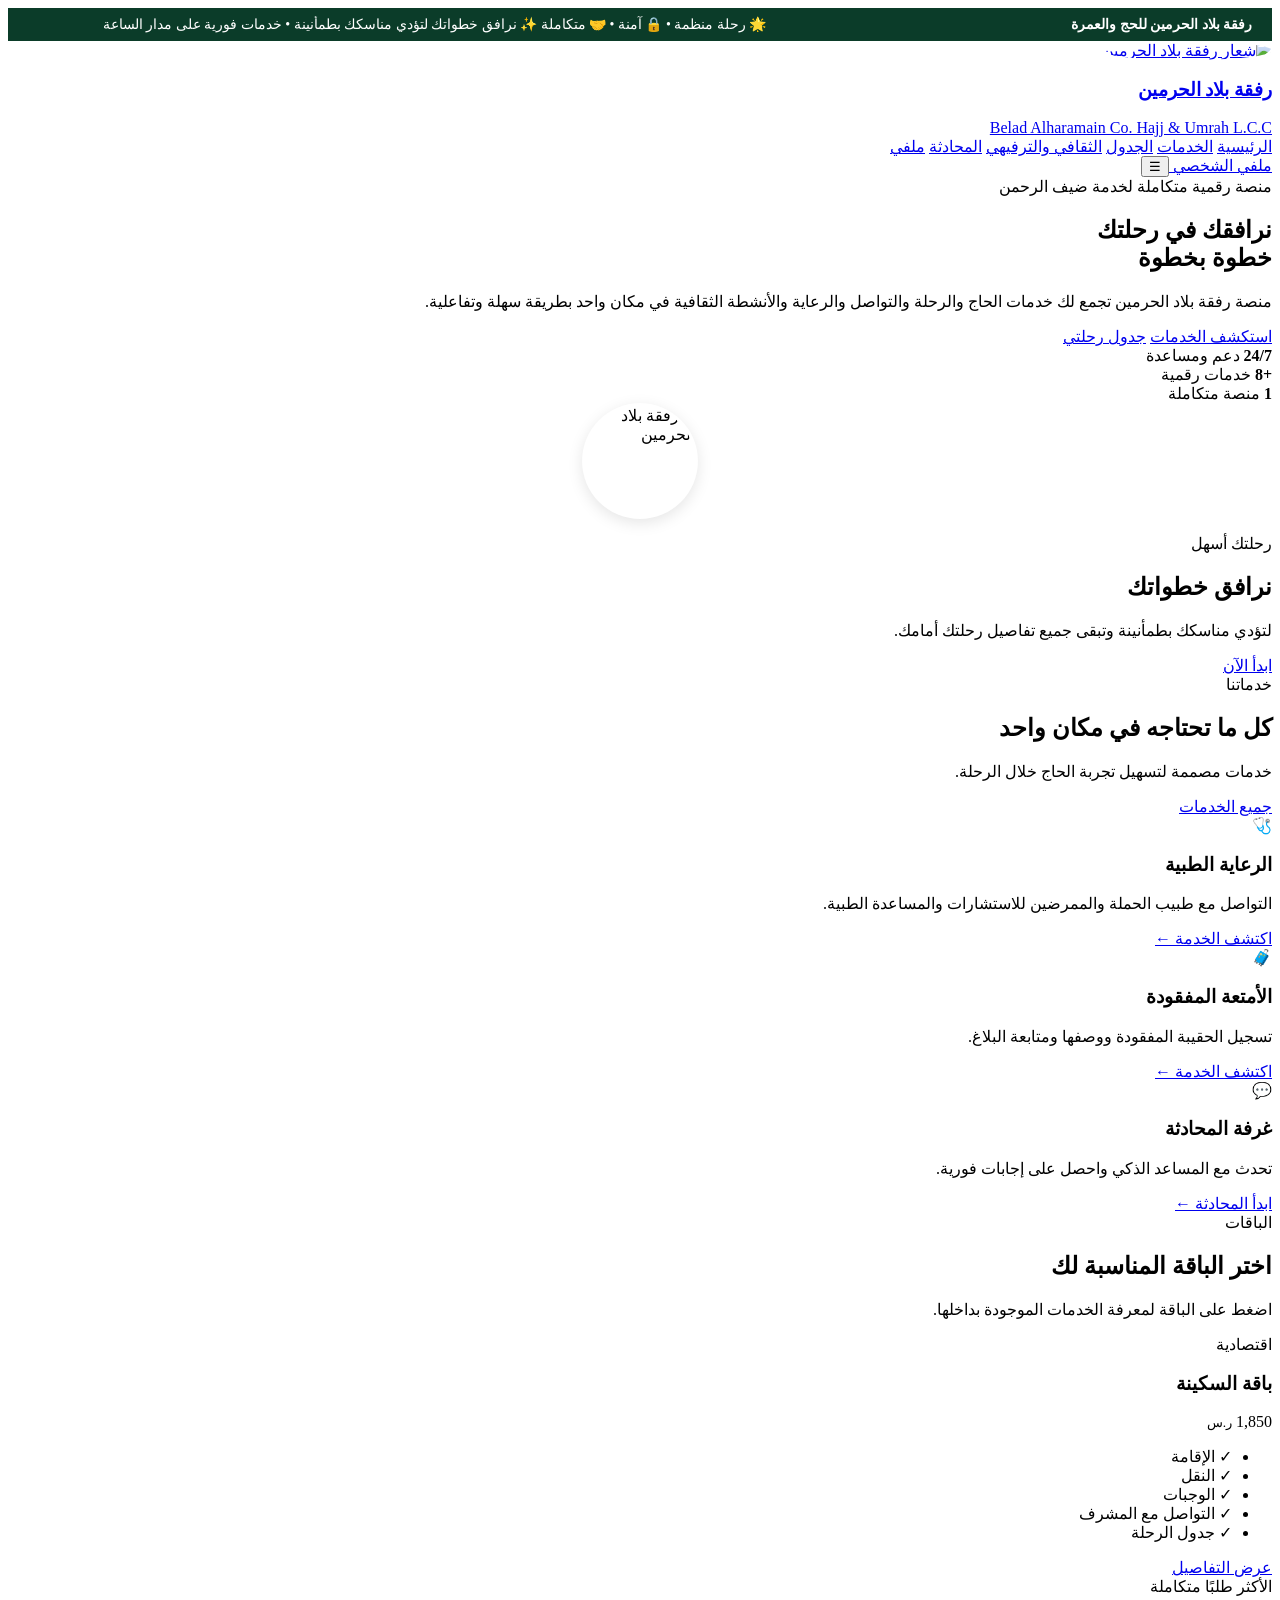
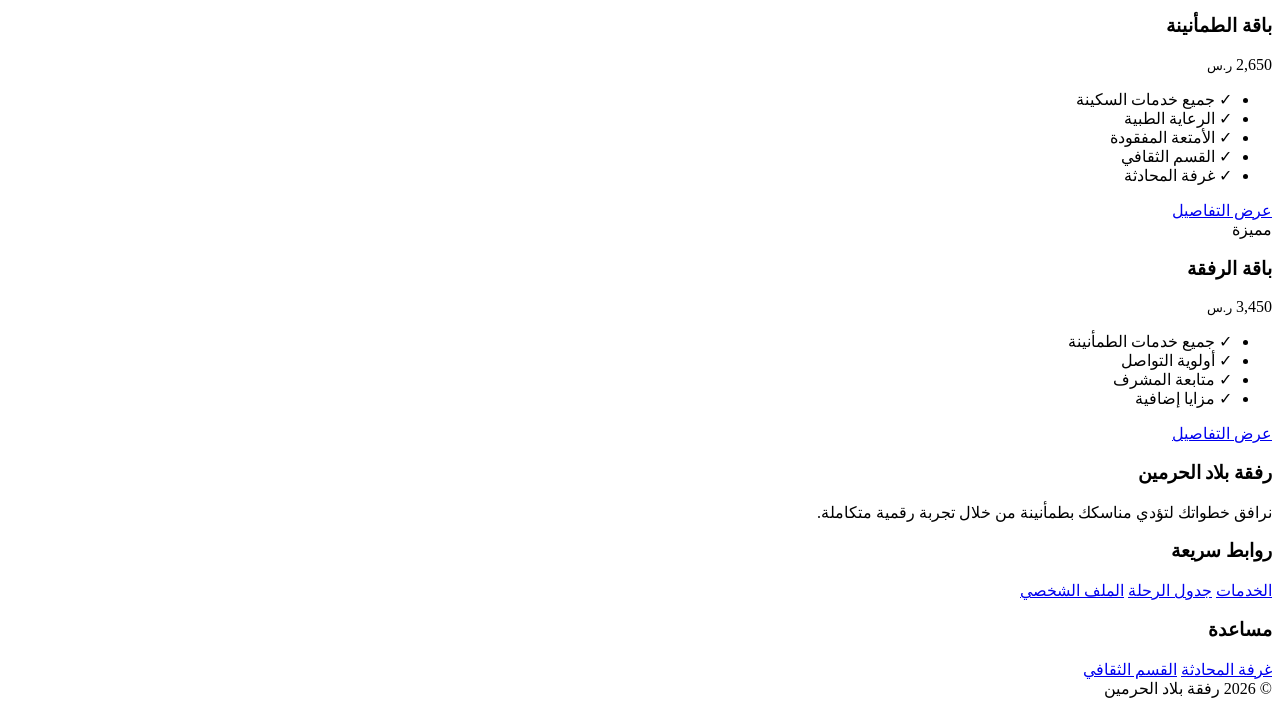
==== index.html @ a8fb135e "Add files via upload" ====
<!DOCTYPE html>
<html lang="ar" dir="rtl">

<head>
    <meta charset="UTF-8">
    <meta name="viewport" content="width=device-width, initial-scale=1.0">
    <title>رفقة بلاد الحرمين</title>
    <link rel="stylesheet" href="css/style.css">
    <style>
        /* حل دائرية الشعار */
        .logo-area img {
            width: 45px;
            height: 45px;
            object-fit: contain;
            border-radius: 50%;
            background-color: #fff;
        }

        .hero-circle img {
            width: 100%;
            height: 100%;
            object-fit: contain;
            border-radius: 50%;
            background-color: #fff;
        }

        .hero-circle {
            width: 110px;
            height: 110px;
            background-color: #fff;
            border-radius: 50%;
            display: flex;
            align-items: center;
            justify-content: center;
            margin: 0 auto 15px auto;
            box-shadow: 0 4px 15px rgba(0, 0, 0, 0.1);
            overflow: hidden;
            border: 3px solid rgba(255, 255, 255, 0.9);
        }

        /* تنسيق الشريط العلوي المتحرك */
        .top-bar {
            overflow: hidden;
            white-space: nowrap;
            background-color: #0b3c29; /* لون خلفية أنيق للشريط */
            color: #fff;
            padding: 8px 0;
            font-size: 14px;
            display: flex;
            justify-content: space-between;
            align-items: center;
        }

        .top-bar div:first-child {
            padding-right: 20px;
            font-weight: bold;
        }

        .marquee-container {
            overflow: hidden;
            width: 60%;
            display: inline-block;
            vertical-align: middle;
        }

        .marquee-text {
            display: inline-block;
            white-space: nowrap;
            animation: marquee 18s linear infinite;
        }

        @keyframes marquee {
            0% {
                transform: translateX(100%);
            }
            100% {
                transform: translateX(-100%);
            }
        }
    </style>
</head>

<body>

<!-- الشريط العلوي المتحرك -->
<div class="top-bar">
    <div>
        رفقة بلاد الحرمين للحج والعمرة
    </div>

    <div class="marquee-container">
        <span class="marquee-text">
            🌟 رحلة منظمة  •  🔒 آمنة  •  🤝 متكاملة  ✨ نرافق خطواتك لتؤدي مناسكك بطمأنينة  •  خدمات فورية على مدار الساعة
        </span>
    </div>
</div>

<!-- NAVBAR -->
<header class="navbar">
    <div class="nav-container">
        <a href="index.html" class="logo-area">
            <img src="images/logo.png" alt="شعار رفقة بلاد الحرمين">
            <div>
                <h3>رفقة بلاد الحرمين</h3>
                <span>Belad Alharamain Co. Hajj & Umrah L.C.C</span>
            </div>
        </a>

        <nav class="nav-links">
            <a href="index.html" class="active">الرئيسية</a>
            <a href="services.html">الخدمات</a>
            <a href="schedule.html">الجدول</a>
            <a href="cultural.html">الثقافي والترفيهي</a>
            <a href="chat.html">المحادثة</a>
            <a href="account.html">ملفي</a>
        </nav>

        <a href="account.html" class="profile-button">
            ملفي الشخصي
        </a>
        <button class="menu-button">☰</button>
    </div>
</header>

<!-- HERO -->
<section class="hero">
    <div class="hero-content">
        <span class="hero-badge">
            منصة رقمية متكاملة لخدمة ضيف الرحمن
        </span>
        <h1>
            نرافقك في رحلتك
            <br>
            <span>خطوة بخطوة</span>
        </h1>
        <p>
            منصة رفقة بلاد الحرمين تجمع لك خدمات الحاج والرحلة والتواصل والرعاية والأنشطة الثقافية في مكان واحد بطريقة سهلة وتفاعلية.
        </p>

        <div class="hero-buttons">
            <a href="services.html" class="main-button">استكشف الخدمات</a>
            <a href="schedule.html" class="secondary-button">جدول رحلتي</a>
        </div>

        <div class="statistics">
            <div class="stat-box">
                <strong>24/7</strong>
                <span>دعم ومساعدة</span>
            </div>
            <div class="stat-box">
                <strong>+8</strong>
                <span>خدمات رقمية</span>
            </div>
            <div class="stat-box">
                <strong>1</strong>
                <span>منصة متكاملة</span>
            </div>
        </div>
    </div>

    <div class="hero-card">
        <div class="hero-circle">
            <img src="images/logo.png" alt="رفقة بلاد الحرمين">
        </div>
        <span class="small-badge">
            رحلتك أسهل
        </span>
        <h2>
            نرافق خطواتك
        </h2>
        <p>
            لتؤدي مناسكك بطمأنينة وتبقى جميع تفاصيل رحلتك أمامك.
        </p>
        <a href="services.html" class="green-button">
            ابدأ الآن
        </a>
    </div>
</section>

<!-- الخدمات -->
<section class="section">
    <div class="section-title">
        <div>
            <span>خدماتنا</span>
            <h2>كل ما تحتاجه في مكان واحد</h2>
            <p>خدمات مصممة لتسهيل تجربة الحاج خلال الرحلة.</p>
        </div>
        <a href="services.html" class="light-button">جميع الخدمات</a>
    </div>

    <div class="services-grid">
        <div class="service-card">
            <div class="service-icon">🩺</div>
            <h3>الرعاية الطبية</h3>
            <p>التواصل مع طبيب الحملة والممرضين للاستشارات والمساعدة الطبية.</p>
            <a href="services.html">اكتشف الخدمة ←</a>
        </div>

        <div class="service-card">
            <div class="service-icon">🧳</div>
            <h3>الأمتعة المفقودة</h3>
            <p>تسجيل الحقيبة المفقودة ووصفها ومتابعة البلاغ.</p>
            <a href="services.html">اكتشف الخدمة ←</a>
        </div>

        <div class="service-card">
            <div class="service-icon">💬</div>
            <h3>غرفة المحادثة</h3>
            <p>تحدث مع المساعد الذكي واحصل على إجابات فورية.</p>
            <a href="chat.html">ابدأ المحادثة ←</a>
        </div>
    </div>
</section>

<!-- الباقات -->
<section class="section packages-section">
    <div class="section-title">
        <div>
            <span>الباقات</span>
            <h2>اختر الباقة المناسبة لك</h2>
            <p>اضغط على الباقة لمعرفة الخدمات الموجودة بداخلها.</p>
        </div>
    </div>

    <div class="packages-grid">
        <!-- باقة 1 -->
        <div class="package-card">
            <span class="package-tag">اقتصادية</span>
            <h3>باقة السكينة</h3>
            <div class="package-price">1,850 <small>ر.س</small></div>
            <ul>
                <li>✓ الإقامة</li>
                <li>✓ النقل</li>
                <li>✓ الوجبات</li>
                <li>✓ التواصل مع المشرف</li>
                <li>✓ جدول الرحلة</li>
            </ul>
            <a href="services.html#packages" class="package-button">عرض التفاصيل</a>
        </div>

        <!-- باقة 2 -->
        <div class="package-card featured-package">
            <span class="featured-label">الأكثر طلبًا</span>
            <span class="package-tag">متكاملة</span>
            <h3>باقة الطمأنينة</h3>
            <div class="package-price">2,650 <small>ر.س</small></div>
            <ul>
                <li>✓ جميع خدمات السكينة</li>
                <li>✓ الرعاية الطبية</li>
                <li>✓ الأمتعة المفقودة</li>
                <li>✓ القسم الثقافي</li>
                <li>✓ غرفة المحادثة</li>
            </ul>
            <a href="services.html#packages" class="package-button main-package-button">عرض التفاصيل</a>
        </div>

        <!-- باقة 3 -->
        <div class="package-card">
            <span class="package-tag">مميزة</span>
            <h3>باقة الرفقة</h3>
            <div class="package-price">3,450 <small>ر.س</small></div>
            <ul>
                <li>✓ جميع خدمات الطمأنينة</li>
                <li>✓ أولوية التواصل</li>
                <li>✓ متابعة المشرف</li>
                <li>✓ مزايا إضافية</li>
            </ul>
            <a href="services.html#packages" class="package-button">عرض التفاصيل</a>
        </div>
    </div>
</section>

<!-- FOOTER -->
<footer>
    <div class="footer-container">
        <div>
            <h3>رفقة بلاد الحرمين</h3>
            <p>نرافق خطواتك لتؤدي مناسكك بطمأنينة من خلال تجربة رقمية متكاملة.</p>
        </div>
        <div>
            <h3>روابط سريعة</h3>
            <a href="services.html">الخدمات</a>
            <a href="schedule.html">جدول الرحلة</a>
            <a href="account.html">الملف الشخصي</a>
        </div>
        <div>
            <h3>مساعدة</h3>
            <a href="chat.html">غرفة المحادثة</a>
            <a href="cultural.html">القسم الثقافي</a>
        </div>
    </div>
    <div class="copyright">
        ©️ 2026 رفقة بلاد الحرمين
    </div>
</footer>

<script src="js/app.js"></script>

</body>
</html>
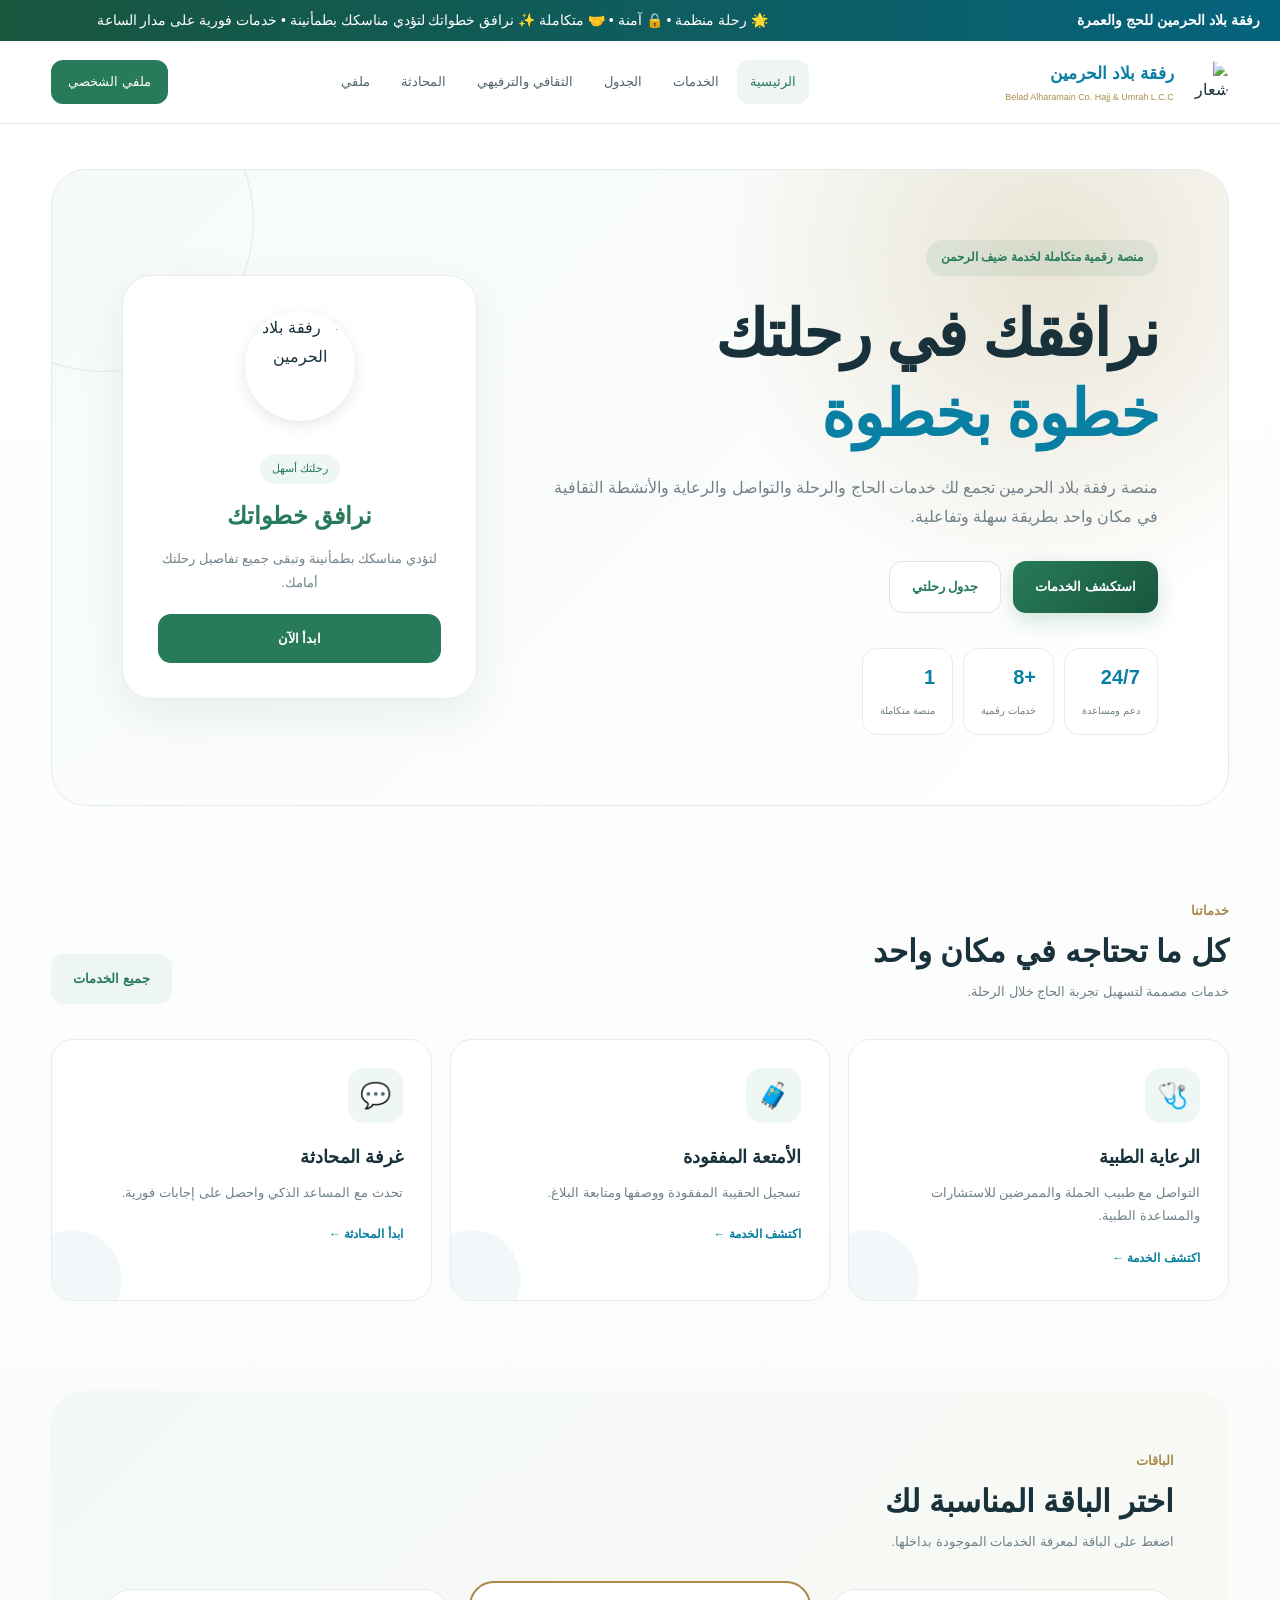
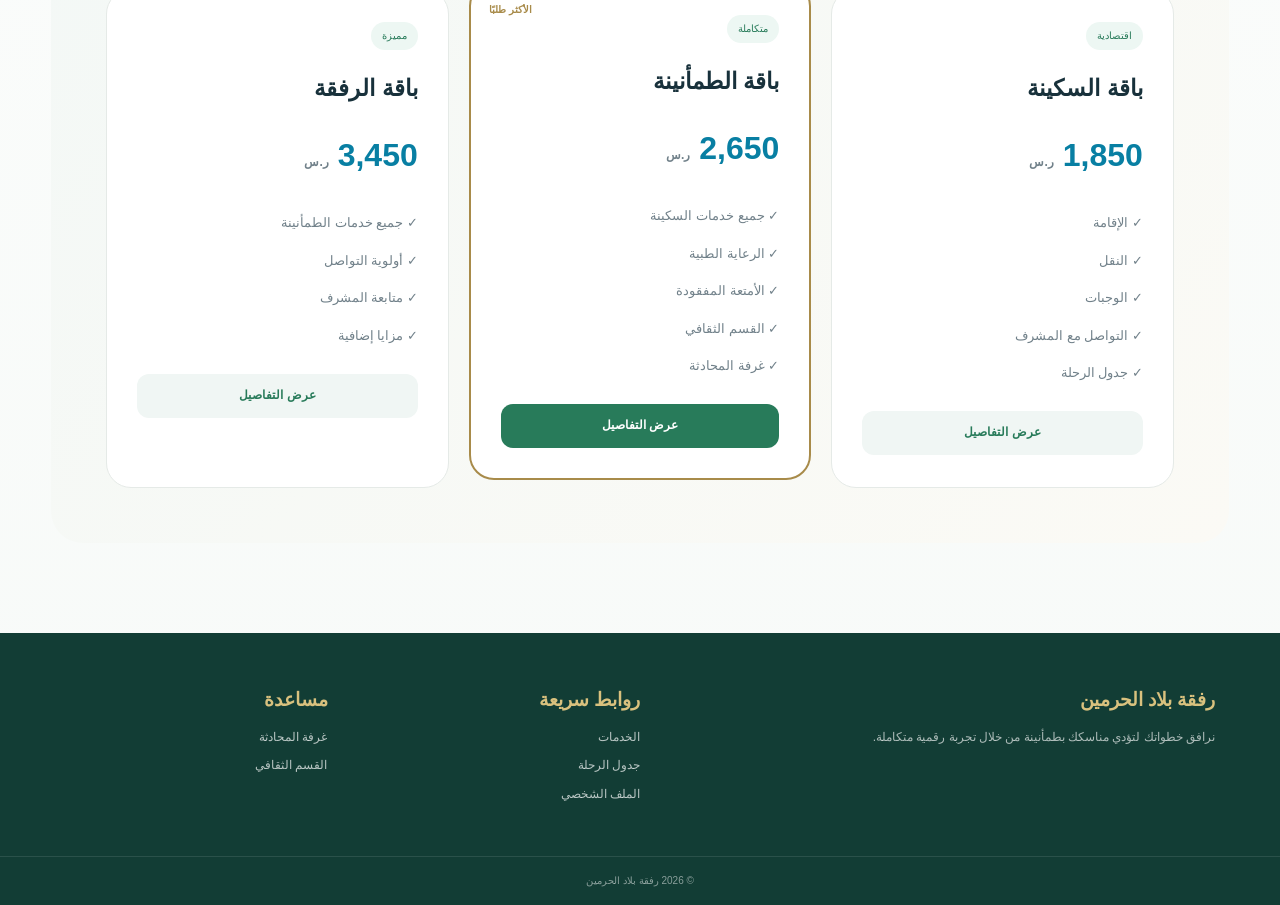
==== commit 7d2f39ed: "Update index.html" ====
--- a/index.html
+++ b/index.html
@@ -5,7 +5,7 @@
     <meta charset="UTF-8">
     <meta name="viewport" content="width=device-width, initial-scale=1.0">
     <title>رفقة بلاد الحرمين</title>
-    <link rel="stylesheet" href="css/style.css">
+    <link rel="stylesheet" href="style.css">
     <style>
         /* حل دائرية الشعار */
         .logo-area img {
@@ -297,4 +297,4 @@
 <script src="js/app.js"></script>
 
 </body>
-</html>+</html>
--- a/style.css
+++ b/style.css
@@ -0,0 +1,3640 @@
+@import url('https://fonts.googleapis.com/css2?family=Cairo:wght@400;500;600;700;800&display=swap');
+
+
+:root {
+
+    --blue: #087fa3;
+    --blue-dark: #05637d;
+
+    --green: #287b5a;
+    --green-dark: #18563e;
+
+    --gold: #a88b4a;
+    --gold-light: #d7bd78;
+
+    --cream: #faf8f1;
+    --white: #ffffff;
+
+    --text: #18313b;
+    --muted: #71818a;
+
+    --border: #e7ece9;
+
+    --shadow:
+        0 15px 45px rgba(20, 70, 75, 0.08);
+
+    --radius: 22px;
+
+}
+
+
+
+* {
+
+    margin: 0;
+
+    padding: 0;
+
+    box-sizing: border-box;
+
+}
+
+
+
+html {
+
+    scroll-behavior: smooth;
+
+}
+
+
+
+body {
+
+    font-family: 'Cairo', sans-serif;
+
+    background:
+        linear-gradient(
+            180deg,
+            #ffffff 0%,
+            #f7faf8 100%
+        );
+
+    color: var(--text);
+
+    line-height: 1.8;
+
+}
+
+
+
+a {
+
+    text-decoration: none;
+
+    color: inherit;
+
+}
+
+
+
+button,
+input,
+textarea,
+select {
+
+    font-family: inherit;
+
+}
+
+
+
+button {
+
+    cursor: pointer;
+
+}
+
+
+
+/* =========================
+   TOP BAR
+========================= */
+
+.top-bar {
+
+    background:
+        linear-gradient(
+            90deg,
+            var(--green-dark),
+            var(--blue-dark)
+        );
+
+    color: white;
+
+    padding: 8px 6%;
+
+    display: flex;
+
+    justify-content: space-between;
+
+    font-size: 12px;
+
+}
+
+
+
+/* =========================
+   NAVBAR
+========================= */
+
+.navbar {
+
+    background:
+        rgba(255,255,255,.94);
+
+    backdrop-filter:
+        blur(15px);
+
+    border-bottom:
+        1px solid var(--border);
+
+    position: sticky;
+
+    top: 0;
+
+    z-index: 100;
+
+}
+
+
+
+.nav-container {
+
+    width: min(1250px, 92%);
+
+    margin: auto;
+
+    min-height: 82px;
+
+    display: flex;
+
+    align-items: center;
+
+    justify-content: space-between;
+
+    gap: 30px;
+
+}
+
+
+
+.logo-area {
+
+    display: flex;
+
+    align-items: center;
+
+    gap: 10px;
+
+    min-width: 260px;
+
+}
+
+
+
+.logo-area img {
+
+    width: 58px;
+
+    height: 58px;
+
+    object-fit: contain;
+
+}
+
+
+
+.logo-area h3 {
+
+    color: var(--blue);
+
+    font-size: 17px;
+
+}
+
+
+
+.logo-area span {
+
+    display: block;
+
+    color: var(--gold);
+
+    font-size: 9px;
+
+    direction: ltr;
+
+}
+
+
+
+.nav-links {
+
+    display: flex;
+
+    align-items: center;
+
+    gap: 5px;
+
+}
+
+
+
+.nav-links a {
+
+    padding: 10px 13px;
+
+    border-radius: 12px;
+
+    color: #52646b;
+
+    font-size: 13px;
+
+    transition: .25s;
+
+}
+
+
+
+.nav-links a:hover,
+.nav-links a.active {
+
+    background:
+        rgba(40,123,90,.08);
+
+    color: var(--green);
+
+}
+
+
+
+.profile-button {
+
+    background: var(--green);
+
+    color: white;
+
+    padding: 10px 17px;
+
+    border-radius: 12px;
+
+    font-size: 13px;
+
+}
+
+
+
+.menu-button {
+
+    display: none;
+
+    border: 0;
+
+    background: var(--green);
+
+    color: white;
+
+    border-radius: 12px;
+
+    padding: 8px 12px;
+
+    font-size: 20px;
+
+}
+
+
+
+/* =========================
+   HERO
+========================= */
+
+.hero {
+
+    width: min(1250px, 92%);
+
+    margin: 45px auto 70px;
+
+    min-height: 570px;
+
+    border-radius: 35px;
+
+    padding: 70px;
+
+    display: grid;
+
+    grid-template-columns: 1.4fr .8fr;
+
+    align-items: center;
+
+    gap: 60px;
+
+    overflow: hidden;
+
+    position: relative;
+
+    background:
+
+        radial-gradient(
+            circle at 85% 15%,
+            rgba(168,139,74,.22),
+            transparent 30%
+        ),
+
+        linear-gradient(
+            135deg,
+            #f5faf8,
+            #ffffff
+        );
+
+    border:
+        1px solid #e4ece8;
+
+}
+
+
+
+.hero::before {
+
+    content: "";
+
+    position: absolute;
+
+    width: 300px;
+
+    height: 300px;
+
+    border-radius: 50%;
+
+    border:
+        1px solid rgba(168,139,74,.18);
+
+    top: -100px;
+
+    left: -100px;
+
+}
+
+
+
+.hero-content {
+
+    position: relative;
+
+    z-index: 2;
+
+}
+
+
+
+.hero-badge {
+
+    display: inline-block;
+
+    background:
+        rgba(40,123,90,.09);
+
+    color: var(--green);
+
+    padding: 7px 15px;
+
+    border-radius: 30px;
+
+    font-size: 12px;
+
+    font-weight: 700;
+
+    margin-bottom: 18px;
+
+}
+
+
+
+.hero h1 {
+
+    font-size: clamp(40px, 5vw, 68px);
+
+    line-height: 1.25;
+
+    color: var(--text);
+
+    margin-bottom: 20px;
+
+    letter-spacing: -2px;
+
+}
+
+
+
+.hero h1 span {
+
+    color: var(--blue);
+
+}
+
+
+
+.hero p {
+
+    color: var(--muted);
+
+    max-width: 650px;
+
+    font-size: 16px;
+
+}
+
+
+
+.hero-buttons {
+
+    display: flex;
+
+    gap: 12px;
+
+    margin-top: 30px;
+
+}
+
+
+
+.main-button,
+.secondary-button,
+.green-button,
+.gold-button,
+.light-button {
+
+    display: inline-flex;
+
+    align-items: center;
+
+    justify-content: center;
+
+    border: 0;
+
+    padding: 13px 22px;
+
+    border-radius: 13px;
+
+    font-size: 13px;
+
+    font-weight: 700;
+
+    transition: .25s;
+
+}
+
+
+
+.main-button {
+
+    background:
+        linear-gradient(
+            135deg,
+            var(--green),
+            var(--green-dark)
+        );
+
+    color: white;
+
+    box-shadow:
+        0 8px 20px rgba(40,123,90,.2);
+
+}
+
+
+
+.main-button:hover {
+
+    transform: translateY(-3px);
+
+    box-shadow:
+        0 13px 25px rgba(40,123,90,.25);
+
+}
+
+
+
+.secondary-button {
+
+    border:
+        1px solid #dce7e3;
+
+    background: white;
+
+    color: var(--green);
+
+}
+
+
+
+.green-button {
+
+    background: var(--green);
+
+    color: white;
+
+    width: 100%;
+
+}
+
+
+
+.gold-button {
+
+    background: var(--gold);
+
+    color: white;
+
+}
+
+
+
+.light-button {
+
+    background: #edf6f3;
+
+    color: var(--green);
+
+}
+
+
+
+/* =========================
+   HERO CARD
+========================= */
+
+.hero-card {
+
+    background: white;
+
+    border:
+        1px solid #e9eeec;
+
+    box-shadow:
+        var(--shadow);
+
+    border-radius: 30px;
+
+    padding: 35px;
+
+    text-align: center;
+
+    position: relative;
+
+}
+
+
+
+.hero-circle {
+
+    width: 150px;
+
+    height: 150px;
+
+    margin: auto;
+
+    border-radius: 50%;
+
+    background:
+        #f7f5ed;
+
+    display: flex;
+
+    align-items: center;
+
+    justify-content: center;
+
+    border:
+        1px solid rgba(168,139,74,.35);
+
+}
+
+
+
+.hero-circle img {
+
+    width: 125px;
+
+}
+
+
+
+.small-badge {
+
+    display: inline-block;
+
+    background: #eef7f3;
+
+    color: var(--green);
+
+    padding: 5px 12px;
+
+    border-radius: 30px;
+
+    font-size: 11px;
+
+    margin-top: 18px;
+
+}
+
+
+
+.hero-card h2 {
+
+    margin-top: 10px;
+
+    color: var(--green);
+
+}
+
+
+
+.hero-card p {
+
+    font-size: 13px;
+
+    color: var(--muted);
+
+    margin: 10px 0 20px;
+
+}
+
+
+
+.statistics {
+
+    display: flex;
+
+    gap: 10px;
+
+    margin-top: 35px;
+
+}
+
+
+
+.stat-box {
+
+    background: white;
+
+    border:
+        1px solid var(--border);
+
+    padding: 10px 17px;
+
+    border-radius: 15px;
+
+}
+
+
+
+.stat-box strong {
+
+    display: block;
+
+    color: var(--blue);
+
+    font-size: 20px;
+
+}
+
+
+
+.stat-box span {
+
+    color: var(--muted);
+
+    font-size: 10px;
+
+}
+
+
+
+/* =========================
+   SECTIONS
+========================= */
+
+.section {
+
+    width: min(1250px, 92%);
+
+    margin: 90px auto;
+
+}
+
+
+
+.section-title {
+
+    display: flex;
+
+    align-items: end;
+
+    justify-content: space-between;
+
+    gap: 30px;
+
+    margin-bottom: 35px;
+
+}
+
+
+
+.section-title span,
+.page-heading > span {
+
+    color: var(--gold);
+
+    font-size: 13px;
+
+    font-weight: 800;
+
+}
+
+
+
+.section-title h2 {
+
+    font-size: 31px;
+
+    color: var(--text);
+
+}
+
+
+
+.section-title p {
+
+    color: var(--muted);
+
+    font-size: 13px;
+
+}
+
+
+
+/* =========================
+   SERVICE CARDS
+========================= */
+
+.services-grid {
+
+    display: grid;
+
+    grid-template-columns:
+        repeat(3, 1fr);
+
+    gap: 18px;
+
+}
+
+
+
+.service-card {
+
+    background: white;
+
+    border:
+        1px solid var(--border);
+
+    border-radius: var(--radius);
+
+    padding: 28px;
+
+    transition: .3s;
+
+    position: relative;
+
+    overflow: hidden;
+
+}
+
+
+
+.service-card::after {
+
+    content: "";
+
+    position: absolute;
+
+    width: 100px;
+
+    height: 100px;
+
+    border-radius: 50%;
+
+    background:
+        rgba(8,127,163,.05);
+
+    left: -30px;
+
+    bottom: -30px;
+
+}
+
+
+
+.service-card:hover {
+
+    transform:
+        translateY(-7px);
+
+    box-shadow:
+        var(--shadow);
+
+    border-color:
+        rgba(40,123,90,.2);
+
+}
+
+
+
+.service-icon {
+
+    width: 55px;
+
+    height: 55px;
+
+    border-radius: 16px;
+
+    background: #eef7f4;
+
+    display: flex;
+
+    align-items: center;
+
+    justify-content: center;
+
+    font-size: 25px;
+
+    margin-bottom: 18px;
+
+}
+
+
+
+.service-card h3 {
+
+    font-size: 18px;
+
+    margin-bottom: 8px;
+
+}
+
+
+
+.service-card p {
+
+    color: var(--muted);
+
+    font-size: 13px;
+
+    margin-bottom: 15px;
+
+}
+
+
+
+.service-card a {
+
+    color: var(--blue);
+
+    font-weight: 700;
+
+    font-size: 12px;
+
+}
+
+
+
+/* =========================
+   PACKAGES
+========================= */
+
+.packages-section {
+
+    background:
+        linear-gradient(
+            135deg,
+            #f3f8f6,
+            #fbfaf5
+        );
+
+    padding: 55px;
+
+    border-radius: 32px;
+
+}
+
+
+
+.packages-grid {
+
+    display: grid;
+
+    grid-template-columns:
+        repeat(3, 1fr);
+
+    gap: 20px;
+
+}
+
+
+
+.package-card {
+
+    background: white;
+
+    border:
+        1px solid #e5eae7;
+
+    border-radius: 25px;
+
+    padding: 30px;
+
+    position: relative;
+
+    transition: .3s;
+
+}
+
+
+
+.package-card:hover {
+
+    transform:
+        translateY(-7px);
+
+    box-shadow:
+        var(--shadow);
+
+}
+
+
+
+.featured-package {
+
+    border:
+        2px solid var(--gold);
+
+    transform:
+        translateY(-8px);
+
+}
+
+
+
+.featured-package:hover {
+
+    transform:
+        translateY(-14px);
+
+}
+
+
+
+.package-tag {
+
+    display: inline-block;
+
+    color: var(--green);
+
+    background: #edf7f3;
+
+    padding: 5px 11px;
+
+    border-radius: 20px;
+
+    font-size: 10px;
+
+}
+
+
+
+.featured-label {
+
+    position: absolute;
+
+    top: 18px;
+
+    left: 18px;
+
+    color: var(--gold);
+
+    font-size: 10px;
+
+    font-weight: 800;
+
+}
+
+
+
+.package-card h3 {
+
+    font-size: 23px;
+
+    margin: 18px 0;
+
+}
+
+
+
+.package-price {
+
+    font-size: 32px;
+
+    font-weight: 800;
+
+    color: var(--blue);
+
+    margin-bottom: 20px;
+
+}
+
+
+
+.package-price small {
+
+    font-size: 12px;
+
+    color: var(--muted);
+
+}
+
+
+
+.package-card ul {
+
+    list-style: none;
+
+    color: var(--muted);
+
+    font-size: 13px;
+
+}
+
+
+
+.package-card li {
+
+    padding: 7px 0;
+
+}
+
+
+
+.package-button {
+
+    display: block;
+
+    text-align: center;
+
+    background: #f0f6f4;
+
+    color: var(--green);
+
+    border-radius: 12px;
+
+    padding: 11px;
+
+    margin-top: 20px;
+
+    font-size: 12px;
+
+    font-weight: 700;
+
+}
+
+
+
+.main-package-button {
+
+    background: var(--green);
+
+    color: white;
+
+}
+
+
+
+/* =========================
+   PAGE
+========================= */
+
+.page-container {
+
+    width: min(1150px, 92%);
+
+    margin: 55px auto 90px;
+
+}
+
+
+
+.page-heading {
+
+    margin-bottom: 40px;
+
+}
+
+
+
+.page-heading h1 {
+
+    font-size: 40px;
+
+    margin: 3px 0;
+
+}
+
+
+
+.page-heading p {
+
+    color: var(--muted);
+
+    font-size: 14px;
+
+}
+
+
+
+/* =========================
+   LARGE SERVICES
+========================= */
+
+.service-large-grid {
+
+    display: grid;
+
+    grid-template-columns:
+        repeat(3, 1fr);
+
+    gap: 20px;
+
+}
+
+
+
+.service-large-card {
+
+    background: white;
+
+    border:
+        1px solid var(--border);
+
+    border-radius: 25px;
+
+    padding: 28px;
+
+    transition: .3s;
+
+}
+
+
+
+.service-large-card:hover {
+
+    transform:
+        translateY(-7px);
+
+    box-shadow:
+        var(--shadow);
+
+}
+
+
+
+.large-icon {
+
+    width: 65px;
+
+    height: 65px;
+
+    border-radius: 20px;
+
+    background: #f0f7f4;
+
+    display: flex;
+
+    align-items: center;
+
+    justify-content: center;
+
+    font-size: 30px;
+
+    margin-bottom: 20px;
+
+}
+
+
+
+.service-large-card h2 {
+
+    font-size: 20px;
+
+}
+
+
+
+.service-large-card p {
+
+    color: var(--muted);
+
+    font-size: 13px;
+
+    min-height: 80px;
+
+}
+
+
+
+.service-large-card button,
+.service-large-card > a {
+
+    display: block;
+
+    width: 100%;
+
+    border: 0;
+
+    background: #edf6f3;
+
+    color: var(--green);
+
+    padding: 11px;
+
+    border-radius: 12px;
+
+    text-align: center;
+
+    font-weight: 700;
+
+    font-size: 12px;
+
+}
+
+
+
+/* =========================
+   TIMELINE
+========================= */
+
+.journey-progress {
+
+    background: white;
+
+    padding: 28px;
+
+    border-radius: 25px;
+
+    border: 1px solid var(--border);
+
+    margin-bottom: 45px;
+
+}
+
+
+
+.progress-top {
+
+    display: flex;
+
+    justify-content: space-between;
+
+    align-items: center;
+
+}
+
+
+
+.progress-top span {
+
+    color: var(--gold);
+
+    font-size: 12px;
+
+}
+
+
+
+.progress-top h2 {
+
+    font-size: 18px;
+
+}
+
+
+
+.progress-top strong {
+
+    color: var(--green);
+
+    font-size: 28px;
+
+}
+
+
+
+.progress-line {
+
+    height: 8px;
+
+    background: #edf0ee;
+
+    border-radius: 20px;
+
+    margin: 20px 0;
+
+    overflow: hidden;
+
+}
+
+
+
+.progress-line span {
+
+    display: block;
+
+    height: 100%;
+
+    background:
+        linear-gradient(
+            90deg,
+            var(--blue),
+            var(--green)
+        );
+
+    border-radius: 20px;
+
+}
+
+
+
+.journey-steps {
+
+    display: flex;
+
+    justify-content: space-between;
+
+}
+
+
+
+.journey-step {
+
+    text-align: center;
+
+    color: var(--muted);
+
+    font-size: 11px;
+
+}
+
+
+
+.journey-step div {
+
+    width: 30px;
+
+    height: 30px;
+
+    border-radius: 50%;
+
+    background: #edf1ef;
+
+    display: flex;
+
+    align-items: center;
+
+    justify-content: center;
+
+    margin: auto auto 5px;
+
+}
+
+
+
+.journey-step.done div,
+.active-step div {
+
+    background: var(--green);
+
+    color: white;
+
+}
+
+
+
+.timeline {
+
+    position: relative;
+
+    max-width: 850px;
+
+    margin: auto;
+
+}
+
+
+
+.timeline::before {
+
+    content: "";
+
+    position: absolute;
+
+    right: 19px;
+
+    top: 10px;
+
+    bottom: 10px;
+
+    width: 2px;
+
+    background: #dce8e4;
+
+}
+
+
+
+.timeline-item {
+
+    display: flex;
+
+    gap: 25px;
+
+    margin-bottom: 30px;
+
+    position: relative;
+
+}
+
+
+
+.timeline-dot {
+
+    min-width: 40px;
+
+    height: 40px;
+
+    border-radius: 50%;
+
+    background: white;
+
+    border: 2px solid #dce8e4;
+
+    display: flex;
+
+    align-items: center;
+
+    justify-content: center;
+
+    z-index: 2;
+
+}
+
+
+
+.timeline-item.completed .timeline-dot {
+
+    background: var(--green);
+
+    border-color: var(--green);
+
+    color: white;
+
+}
+
+
+
+.timeline-item.current .timeline-dot {
+
+    background: var(--gold);
+
+    border-color: var(--gold);
+
+    color: white;
+
+}
+
+
+
+.timeline-content {
+
+    flex: 1;
+
+    background: white;
+
+    border: 1px solid var(--border);
+
+    border-radius: 20px;
+
+    padding: 20px;
+
+}
+
+
+
+.timeline-time {
+
+    color: var(--gold);
+
+    font-size: 12px;
+
+    font-weight: 800;
+
+}
+
+
+
+.timeline-content h3 {
+
+    font-size: 18px;
+
+}
+
+
+
+.timeline-content p {
+
+    color: var(--muted);
+
+    font-size: 13px;
+
+}
+
+
+
+.timeline-tag {
+
+    display: inline-block;
+
+    background: #edf6f3;
+
+    color: var(--green);
+
+    border-radius: 20px;
+
+    padding: 3px 10px;
+
+    font-size: 10px;
+
+}
+
+
+
+.current-tag {
+
+    background: #fbf3df;
+
+    color: var(--gold);
+
+}
+
+
+
+.timeline-link {
+
+    color: var(--blue);
+
+    font-size: 12px;
+
+    font-weight: 700;
+
+}
+
+
+
+/* =========================
+   CHAT
+========================= */
+
+.chat-container {
+
+    background: white;
+
+    border: 1px solid var(--border);
+
+    border-radius: 25px;
+
+    overflow: hidden;
+
+    display: grid;
+
+    grid-template-columns: 280px 1fr;
+
+    min-height: 620px;
+
+    box-shadow: var(--shadow);
+
+}
+
+
+
+.chat-sidebar {
+
+    border-left: 1px solid var(--border);
+
+    background: #f8faf9;
+
+}
+
+
+
+.chat-person {
+
+    display: flex;
+
+    align-items: center;
+
+    gap: 12px;
+
+    padding: 20px;
+
+    border-bottom: 1px solid var(--border);
+
+    cursor: pointer;
+
+}
+
+
+
+.chat-person:hover,
+.active-chat {
+
+    background: white;
+
+}
+
+
+
+.person-avatar {
+
+    width: 45px;
+
+    height: 45px;
+
+    border-radius: 50%;
+
+    background: #edf6f3;
+
+    display: flex;
+
+    align-items: center;
+
+    justify-content: center;
+
+}
+
+
+
+.chat-person strong {
+
+    display: block;
+
+    font-size: 13px;
+
+}
+
+
+
+.chat-person small {
+
+    color: var(--muted);
+
+    font-size: 10px;
+
+}
+
+
+
+.chat-window {
+
+    display: flex;
+
+    flex-direction: column;
+
+}
+
+
+
+.chat-header {
+
+    padding: 18px 25px;
+
+    border-bottom: 1px solid var(--border);
+
+    display: flex;
+
+    align-items: center;
+
+    gap: 12px;
+
+}
+
+
+
+.chat-header strong {
+
+    display: block;
+
+}
+
+
+
+.chat-header small {
+
+    color: var(--green);
+
+    font-size: 10px;
+
+}
+
+
+
+.messages {
+
+    flex: 1;
+
+    padding: 25px;
+
+    overflow-y: auto;
+
+    background:
+        radial-gradient(
+            circle at 10% 20%,
+            #f2f8f5,
+            transparent 25%
+        );
+
+}
+
+
+
+.message {
+
+    max-width: 70%;
+
+    padding: 12px 16px;
+
+    border-radius: 18px;
+
+    margin-bottom: 15px;
+
+    font-size: 13px;
+
+    animation:
+        messageIn .3s ease;
+
+}
+
+
+
+@keyframes messageIn {
+
+    from {
+
+        opacity: 0;
+
+        transform: translateY(10px);
+
+    }
+
+    to {
+
+        opacity: 1;
+
+        transform: translateY(0);
+
+    }
+
+}
+
+
+
+.bot-message {
+
+    background: white;
+
+    border: 1px solid var(--border);
+
+    border-bottom-right-radius: 5px;
+
+}
+
+
+
+.user-message {
+
+    background: var(--green);
+
+    color: white;
+
+    margin-right: auto;
+
+    border-bottom-left-radius: 5px;
+
+}
+
+
+
+.chat-input {
+
+    display: flex;
+
+    gap: 10px;
+
+    padding: 18px;
+
+    border-top: 1px solid var(--border);
+
+}
+
+
+
+.chat-input input {
+
+    flex: 1;
+
+    border: 1px solid #dfe7e4;
+
+    padding: 12px 15px;
+
+    border-radius: 13px;
+
+    outline: none;
+
+}
+
+
+
+.chat-input input:focus {
+
+    border-color: var(--green);
+
+}
+
+
+
+.chat-input button {
+
+    background: var(--green);
+
+    color: white;
+
+    border: 0;
+
+    padding: 0 25px;
+
+    border-radius: 13px;
+
+}
+
+
+
+/* =========================
+   CULTURAL
+========================= */
+
+.cultural-layout {
+
+    display: grid;
+
+    grid-template-columns: 1.5fr .7fr;
+
+    gap: 25px;
+
+}
+
+
+
+.quiz-card,
+.lottery-card {
+
+    background: white;
+
+    border: 1px solid var(--border);
+
+    border-radius: 25px;
+
+    padding: 30px;
+
+}
+
+
+
+.quiz-title span {
+
+    color: var(--gold);
+
+    font-size: 12px;
+
+    font-weight: 800;
+
+}
+
+
+
+.quiz-title h2 {
+
+    font-size: 27px;
+
+    margin-bottom: 25px;
+
+}
+
+
+
+.question-box {
+
+    border: 1px solid var(--border);
+
+    border-radius: 18px;
+
+    padding: 20px;
+
+    margin-bottom: 15px;
+
+}
+
+
+
+.question-box > span {
+
+    color: var(--blue);
+
+    font-size: 11px;
+
+    font-weight: 800;
+
+}
+
+
+
+.question-box h3 {
+
+    font-size: 15px;
+
+    margin: 5px 0 15px;
+
+}
+
+
+
+.question-box label {
+
+    display: block;
+
+    background: #fafcfb;
+
+    border: 1px solid #eef2f0;
+
+    padding: 10px 12px;
+
+    border-radius: 10px;
+
+    margin-top: 7px;
+
+    font-size: 12px;
+
+    cursor: pointer;
+
+}
+
+
+
+.question-box label:hover {
+
+    border-color: var(--green);
+
+    background: #f3f9f6;
+
+}
+
+
+
+.question-box input {
+
+    accent-color: var(--green);
+
+}
+
+
+
+.quiz-result {
+
+    margin-top: 15px;
+
+}
+
+
+
+.result-success {
+
+    padding: 18px;
+
+    border-radius: 15px;
+
+    background: #eef8f2;
+
+    color: var(--green);
+
+}
+
+
+
+.lottery-card {
+
+    text-align: center;
+
+    background:
+        linear-gradient(
+            150deg,
+            #fffdf7,
+            #f6f8f5
+        );
+
+}
+
+
+
+.lottery-card > span {
+
+    color: var(--gold);
+
+    font-weight: 800;
+
+    font-size: 12px;
+
+}
+
+
+
+.lottery-card h2 {
+
+    margin-top: 10px;
+
+}
+
+
+
+.lottery-card p {
+
+    color: var(--muted);
+
+    font-size: 13px;
+
+}
+
+
+
+.lottery-number {
+
+    width: 150px;
+
+    height: 150px;
+
+    border-radius: 50%;
+
+    background: white;
+
+    border: 5px solid #e7d8aa;
+
+    display: flex;
+
+    align-items: center;
+
+    justify-content: center;
+
+    margin: 30px auto;
+
+    font-size: 35px;
+
+    font-weight: 800;
+
+    color: var(--green);
+
+}
+
+
+
+.winner-message {
+
+    display: none;
+
+    margin-top: 20px;
+
+    padding: 20px;
+
+    border-radius: 18px;
+
+    background: #eef8f2;
+
+    color: var(--green);
+
+}
+
+
+
+.show-winner {
+
+    display: block;
+
+    animation: winner .5s ease;
+
+}
+
+
+
+@keyframes winner {
+
+    from {
+
+        opacity: 0;
+
+        transform: scale(.8);
+
+    }
+
+    to {
+
+        opacity: 1;
+
+        transform: scale(1);
+
+    }
+
+}
+
+
+
+/* =========================
+   PROFILE
+========================= */
+
+.profile-card {
+
+    background: white;
+
+    border: 1px solid var(--border);
+
+    border-radius: 25px;
+
+    padding: 35px;
+
+    box-shadow: var(--shadow);
+
+}
+
+
+
+.profile-header {
+
+    display: flex;
+
+    align-items: center;
+
+    gap: 15px;
+
+    padding-bottom: 25px;
+
+    border-bottom: 1px solid var(--border);
+
+    margin-bottom: 25px;
+
+}
+
+
+
+.profile-avatar {
+
+    width: 65px;
+
+    height: 65px;
+
+    border-radius: 50%;
+
+    background:
+        linear-gradient(
+            135deg,
+            var(--green),
+            var(--blue)
+        );
+
+    color: white;
+
+    display: flex;
+
+    align-items: center;
+
+    justify-content: center;
+
+    font-size: 25px;
+
+    font-weight: 800;
+
+}
+
+
+
+.profile-header p {
+
+    color: var(--muted);
+
+    font-size: 12px;
+
+}
+
+
+
+.form-grid {
+
+    display: grid;
+
+    grid-template-columns:
+        repeat(2, 1fr);
+
+    gap: 20px;
+
+}
+
+
+
+.form-grid > div {
+
+    display: flex;
+
+    flex-direction: column;
+
+}
+
+
+
+.full-field {
+
+    grid-column: 1 / -1;
+
+}
+
+
+
+label {
+
+    font-size: 12px;
+
+    font-weight: 700;
+
+    margin-bottom: 6px;
+
+}
+
+
+
+input,
+textarea,
+select {
+
+    border: 1px solid #dfe8e4;
+
+    border-radius: 12px;
+
+    padding: 12px;
+
+    outline: none;
+
+    background: #fcfdfc;
+
+}
+
+
+
+input:focus,
+textarea:focus,
+select:focus {
+
+    border-color: var(--green);
+
+    box-shadow:
+        0 0 0 3px rgba(40,123,90,.07);
+
+}
+
+
+
+/* =========================
+   HOUSING
+========================= */
+
+.housing-hero {
+
+    background:
+        linear-gradient(
+            135deg,
+            var(--green-dark),
+            var(--blue-dark)
+        );
+
+    color: white;
+
+    border-radius: 28px;
+
+    padding: 40px;
+
+    display: flex;
+
+    align-items: center;
+
+    justify-content: space-between;
+
+    margin-bottom: 25px;
+
+}
+
+
+
+.status-pill {
+
+    background:
+        rgba(255,255,255,.14);
+
+    padding: 5px 12px;
+
+    border-radius: 30px;
+
+    font-size: 11px;
+
+}
+
+
+
+.housing-main h2 {
+
+    font-size: 32px;
+
+    margin-top: 15px;
+
+}
+
+
+
+.housing-main p {
+
+    opacity: .8;
+
+}
+
+
+
+.housing-details {
+
+    display: flex;
+
+    gap: 45px;
+
+    margin-top: 25px;
+
+}
+
+
+
+.housing-details span {
+
+    display: block;
+
+    opacity: .65;
+
+    font-size: 11px;
+
+}
+
+
+
+.housing-icon {
+
+    font-size: 90px;
+
+    opacity: .8;
+
+}
+
+
+
+.info-grid {
+
+    display: grid;
+
+    grid-template-columns:
+        repeat(4, 1fr);
+
+    gap: 15px;
+
+}
+
+
+
+.info-card {
+
+    background: white;
+
+    border: 1px solid var(--border);
+
+    border-radius: 20px;
+
+    padding: 22px;
+
+}
+
+
+
+.info-card-icon {
+
+    font-size: 25px;
+
+}
+
+
+
+.info-card h3 {
+
+    font-size: 14px;
+
+}
+
+
+
+.info-card p {
+
+    color: var(--muted);
+
+    font-size: 11px;
+
+}
+
+
+
+/* =========================
+   NOTIFICATIONS
+========================= */
+
+.notifications-list {
+
+    max-width: 850px;
+
+    margin: auto;
+
+}
+
+
+
+.notification {
+
+    background: white;
+
+    border: 1px solid var(--border);
+
+    border-radius: 20px;
+
+    padding: 20px;
+
+    display: flex;
+
+    align-items: center;
+
+    gap: 15px;
+
+    margin-bottom: 12px;
+
+    position: relative;
+
+}
+
+
+
+.notification:hover {
+
+    box-shadow: var(--shadow);
+
+}
+
+
+
+.notification.unread {
+
+    border-right:
+        4px solid var(--green);
+
+}
+
+
+
+.notification-icon {
+
+    min-width: 50px;
+
+    height: 50px;
+
+    border-radius: 15px;
+
+    background: #eef7f4;
+
+    display: flex;
+
+    align-items: center;
+
+    justify-content: center;
+
+    font-size: 23px;
+
+}
+
+
+
+.notification-content span {
+
+    color: var(--gold);
+
+    font-size: 10px;
+
+}
+
+
+
+.notification-content h3 {
+
+    font-size: 15px;
+
+}
+
+
+
+.notification-content p {
+
+    color: var(--muted);
+
+    font-size: 12px;
+
+}
+
+
+
+.notification-dot {
+
+    width: 8px;
+
+    height: 8px;
+
+    background: var(--green);
+
+    border-radius: 50%;
+
+    margin-right: auto;
+
+}
+
+
+
+/* =========================
+   EXPENSES
+========================= */
+
+.financial-cards {
+
+    display: grid;
+
+    grid-template-columns:
+        repeat(3, 1fr);
+
+    gap: 15px;
+
+    margin-bottom: 25px;
+
+}
+
+
+
+.financial-cards > div {
+
+    background: white;
+
+    border: 1px solid var(--border);
+
+    border-radius: 20px;
+
+    padding: 22px;
+
+}
+
+
+
+.financial-cards span {
+
+    color: var(--muted);
+
+    font-size: 11px;
+
+    display: block;
+
+}
+
+
+
+.financial-cards strong {
+
+    color: var(--green);
+
+    font-size: 25px;
+
+}
+
+
+
+.table-container {
+
+    background: white;
+
+    border: 1px solid var(--border);
+
+    border-radius: 20px;
+
+    overflow-x: auto;
+
+    margin-top: 20px;
+
+}
+
+
+
+table {
+
+    width: 100%;
+
+    border-collapse: collapse;
+
+    min-width: 750px;
+
+}
+
+
+
+th,
+td {
+
+    padding: 15px;
+
+    text-align: right;
+
+    border-bottom: 1px solid #edf1ef;
+
+    font-size: 12px;
+
+}
+
+
+
+th {
+
+    background: #f5f8f6;
+
+    color: var(--green);
+
+}
+
+
+
+.table-status {
+
+    color: var(--green);
+
+    background: #eaf6f0;
+
+    border-radius: 20px;
+
+    padding: 4px 9px;
+
+}
+
+
+
+/* =========================
+   MODAL
+========================= */
+
+.modal {
+
+    position: fixed;
+
+    inset: 0;
+
+    background:
+        rgba(10,30,30,.55);
+
+    backdrop-filter:
+        blur(5px);
+
+    display: none;
+
+    align-items: center;
+
+    justify-content: center;
+
+    padding: 20px;
+
+    z-index: 1000;
+
+}
+
+
+
+.modal.show {
+
+    display: flex;
+
+}
+
+
+
+.modal-content {
+
+    background: white;
+
+    width: min(500px, 100%);
+
+    max-height: 90vh;
+
+    overflow-y: auto;
+
+    border-radius: 25px;
+
+    padding: 30px;
+
+    position: relative;
+
+    animation:
+        modalIn .3s ease;
+
+}
+
+
+
+@keyframes modalIn {
+
+    from {
+
+        opacity: 0;
+
+        transform: translateY(20px);
+
+    }
+
+    to {
+
+        opacity: 1;
+
+        transform: translateY(0);
+
+    }
+
+}
+
+
+
+.close-modal {
+
+    position: absolute;
+
+    left: 20px;
+
+    top: 20px;
+
+    border: 0;
+
+    background: #f1f4f2;
+
+    width: 35px;
+
+    height: 35px;
+
+    border-radius: 50%;
+
+    font-size: 20px;
+
+}
+
+
+
+.modal-content h2 {
+
+    margin-bottom: 20px;
+
+}
+
+
+
+.modal-content label {
+
+    display: block;
+
+    margin-top: 12px;
+
+}
+
+
+
+.modal-content input,
+.modal-content select,
+.modal-content textarea {
+
+    width: 100%;
+
+}
+
+
+
+.receipt-box {
+
+    border: 2px dashed #dce8e3;
+
+    background: #f8fbf9;
+
+    border-radius: 15px;
+
+    text-align: center;
+
+    padding: 20px;
+
+    margin: 15px 0;
+
+    color: var(--muted);
+
+    font-size: 12px;
+
+}
+
+
+
+/* =========================
+   TOAST
+========================= */
+
+.toast-message {
+
+    position: fixed;
+
+    bottom: 25px;
+
+    left: 50%;
+
+    transform:
+        translate(-50%, 100px);
+
+    background:
+        #173e34;
+
+    color: white;
+
+    padding: 13px 22px;
+
+    border-radius: 14px;
+
+    z-index: 3000;
+
+    opacity: 0;
+
+    transition: .3s;
+
+    box-shadow:
+        0 10px 30px rgba(0,0,0,.18);
+
+    font-size: 12px;
+
+}
+
+
+
+.toast-show {
+
+    opacity: 1;
+
+    transform:
+        translate(-50%, 0);
+
+}
+
+
+
+/* =========================
+   LOGIN
+========================= */
+
+.login-page {
+
+    min-height: 100vh;
+
+    background:
+        linear-gradient(
+            135deg,
+            #edf6f2,
+            #faf8f1
+        );
+
+}
+
+
+
+.login-layout {
+
+    min-height: 100vh;
+
+    display: grid;
+
+    grid-template-columns:
+        1fr 1fr;
+
+}
+
+
+
+.login-brand {
+
+    background:
+        linear-gradient(
+            150deg,
+            var(--green-dark),
+            var(--blue-dark)
+        );
+
+    color: white;
+
+    padding: 70px;
+
+    display: flex;
+
+    flex-direction: column;
+
+    justify-content: center;
+
+}
+
+
+
+.login-logo {
+
+    width: 130px;
+
+    height: 130px;
+
+    background: white;
+
+    border-radius: 50%;
+
+    display: flex;
+
+    align-items: center;
+
+    justify-content: center;
+
+    margin-bottom: 30px;
+
+}
+
+
+
+.login-logo img {
+
+    width: 110px;
+
+}
+
+
+
+.login-brand h1 {
+
+    font-size: 40px;
+
+}
+
+
+
+.login-brand > p {
+
+    opacity: .8;
+
+    margin-bottom: 35px;
+
+}
+
+
+
+.login-feature {
+
+    margin-top: 12px;
+
+    font-size: 14px;
+
+}
+
+
+
+.login-feature span {
+
+    color: var(--gold-light);
+
+    margin-left: 8px;
+
+}
+
+
+
+.login-box {
+
+    background: white;
+
+    margin: auto;
+
+    width: min(500px, 85%);
+
+    padding: 45px;
+
+    border-radius: 28px;
+
+    box-shadow:
+        0 25px 70px rgba(20,70,70,.12);
+
+}
+
+
+
+.login-heading span {
+
+    color: var(--gold);
+
+    font-size: 12px;
+
+    font-weight: 800;
+
+}
+
+
+
+.login-heading h2 {
+
+    font-size: 32px;
+
+}
+
+
+
+.login-heading p {
+
+    color: var(--muted);
+
+    font-size: 13px;
+
+    margin-bottom: 25px;
+
+}
+
+
+
+.input-with-icon {
+
+    display: flex;
+
+    align-items: center;
+
+    border: 1px solid #dfe8e4;
+
+    border-radius: 13px;
+
+    padding: 0 13px;
+
+    margin-bottom: 18px;
+
+}
+
+
+
+.input-with-icon input {
+
+    border: 0;
+
+    flex: 1;
+
+    background: transparent;
+
+}
+
+
+
+.login-options {
+
+    display: flex;
+
+    justify-content: space-between;
+
+    align-items: center;
+
+    font-size: 11px;
+
+    margin-bottom: 20px;
+
+}
+
+
+
+.remember {
+
+    display: flex;
+
+    gap: 5px;
+
+    align-items: center;
+
+}
+
+
+
+.login-options a {
+
+    color: var(--blue);
+
+}
+
+
+
+.login-button {
+
+    width: 100%;
+
+    border: 0;
+
+    padding: 14px;
+
+    border-radius: 13px;
+
+    background:
+        linear-gradient(
+            135deg,
+            var(--green),
+            var(--green-dark)
+        );
+
+    color: white;
+
+    font-weight: 800;
+
+}
+
+
+
+.login-divider {
+
+    text-align: center;
+
+    margin: 25px 0;
+
+    color: var(--muted);
+
+    font-size: 10px;
+
+}
+
+
+
+.secure-login {
+
+    background: #f4f8f6;
+
+    border-radius: 15px;
+
+    padding: 15px;
+
+    display: flex;
+
+    gap: 10px;
+
+    align-items: center;
+
+}
+
+
+
+.secure-login p {
+
+    color: var(--muted);
+
+    font-size: 10px;
+
+}
+
+
+
+.academic-note {
+
+    display: block;
+
+    text-align: center;
+
+    color: #a0aaa7;
+
+    font-size: 9px;
+
+    margin-top: 20px;
+
+}
+
+
+
+/* =========================
+   FOOTER
+========================= */
+
+footer {
+
+    background:
+        #123d35;
+
+    color: white;
+
+    margin-top: 80px;
+
+}
+
+
+
+.footer-container {
+
+    width: min(1150px, 92%);
+
+    margin: auto;
+
+    padding: 50px 0;
+
+    display: grid;
+
+    grid-template-columns:
+        2fr 1fr 1fr;
+
+    gap: 50px;
+
+}
+
+
+
+.footer-container h3 {
+
+    color: #d9c17e;
+
+    margin-bottom: 10px;
+
+}
+
+
+
+.footer-container p {
+
+    color: rgba(255,255,255,.65);
+
+    font-size: 12px;
+
+}
+
+
+
+.footer-container a {
+
+    display: block;
+
+    color: rgba(255,255,255,.7);
+
+    font-size: 12px;
+
+    margin-top: 7px;
+
+}
+
+
+
+.copyright {
+
+    text-align: center;
+
+    border-top:
+        1px solid rgba(255,255,255,.1);
+
+    padding: 15px;
+
+    color: rgba(255,255,255,.5);
+
+    font-size: 10px;
+
+}
+
+
+
+/* =========================
+   RESPONSIVE
+========================= */
+
+@media (max-width: 1000px) {
+
+    .nav-links {
+
+        display: none;
+
+    }
+
+
+    .nav-links.mobile-open {
+
+        display: flex;
+
+        position: absolute;
+
+        top: 82px;
+
+        right: 0;
+
+        left: 0;
+
+        background: white;
+
+        padding: 20px;
+
+        flex-direction: column;
+
+        box-shadow: var(--shadow);
+
+    }
+
+
+    .menu-button {
+
+        display: block;
+
+    }
+
+
+    .profile-button {
+
+        display: none;
+
+    }
+
+
+    .hero {
+
+        grid-template-columns: 1fr;
+
+        padding: 45px;
+
+    }
+
+
+    .services-grid,
+    .packages-grid,
+    .service-large-grid {
+
+        grid-template-columns:
+            repeat(2, 1fr);
+
+    }
+
+
+    .cultural-layout {
+
+        grid-template-columns: 1fr;
+
+    }
+
+
+    .chat-container {
+
+        grid-template-columns: 1fr;
+
+    }
+
+
+    .chat-sidebar {
+
+        display: none;
+
+    }
+
+
+    .info-grid {
+
+        grid-template-columns:
+            repeat(2, 1fr);
+
+    }
+
+
+    .login-layout {
+
+        grid-template-columns: 1fr;
+
+    }
+
+
+    .login-brand {
+
+        display: none;
+
+    }
+
+}
+
+
+
+@media (max-width: 650px) {
+
+    .top-bar {
+
+        display: none;
+
+    }
+
+
+    .nav-container {
+
+        min-height: 70px;
+
+    }
+
+
+    .logo-area img {
+
+        width: 45px;
+
+        height: 45px;
+
+    }
+
+
+    .logo-area h3 {
+
+        font-size: 14px;
+
+    }
+
+
+    .logo-area span {
+
+        display: none;
+
+    }
+
+
+    .hero {
+
+        margin-top: 20px;
+
+        padding: 30px 22px;
+
+        border-radius: 25px;
+
+    }
+
+
+    .hero h1 {
+
+        font-size: 39px;
+
+    }
+
+
+    .hero-buttons {
+
+        flex-direction: column;
+
+    }
+
+
+    .statistics {
+
+        flex-wrap: wrap;
+
+    }
+
+
+    .stat-box {
+
+        flex: 1;
+
+    }
+
+
+    .section,
+    .page-container {
+
+        width: 90%;
+
+    }
+
+
+    .section-title {
+
+        flex-direction: column;
+
+        align-items: flex-start;
+
+    }
+
+
+    .services-grid,
+    .packages-grid,
+    .service-large-grid,
+    .financial-cards,
+    .info-grid {
+
+        grid-template-columns: 1fr;
+
+    }
+
+
+    .packages-section {
+
+        padding: 25px 18px;
+
+    }
+
+
+    .featured-package {
+
+        transform: none;
+
+    }
+
+
+    .page-heading h1 {
+
+        font-size: 31px;
+
+    }
+
+
+    .form-grid {
+
+        grid-template-columns: 1fr;
+
+    }
+
+
+    .full-field {
+
+        grid-column: auto;
+
+    }
+
+
+    .profile-card {
+
+        padding: 22px;
+
+    }
+
+
+    .housing-hero {
+
+        padding: 25px;
+
+    }
+
+
+    .housing-icon {
+
+        font-size: 55px;
+
+    }
+
+
+    .housing-details {
+
+        gap: 20px;
+
+    }
+
+
+    .journey-steps {
+
+        overflow-x: auto;
+
+        gap: 30px;
+
+    }
+
+
+    .timeline-content {
+
+        padding: 15px;
+
+    }
+
+
+    .login-box {
+
+        padding: 30px 22px;
+
+    }
+
+
+    .footer-container {
+
+        grid-template-columns: 1fr;
+
+    }
+
+}
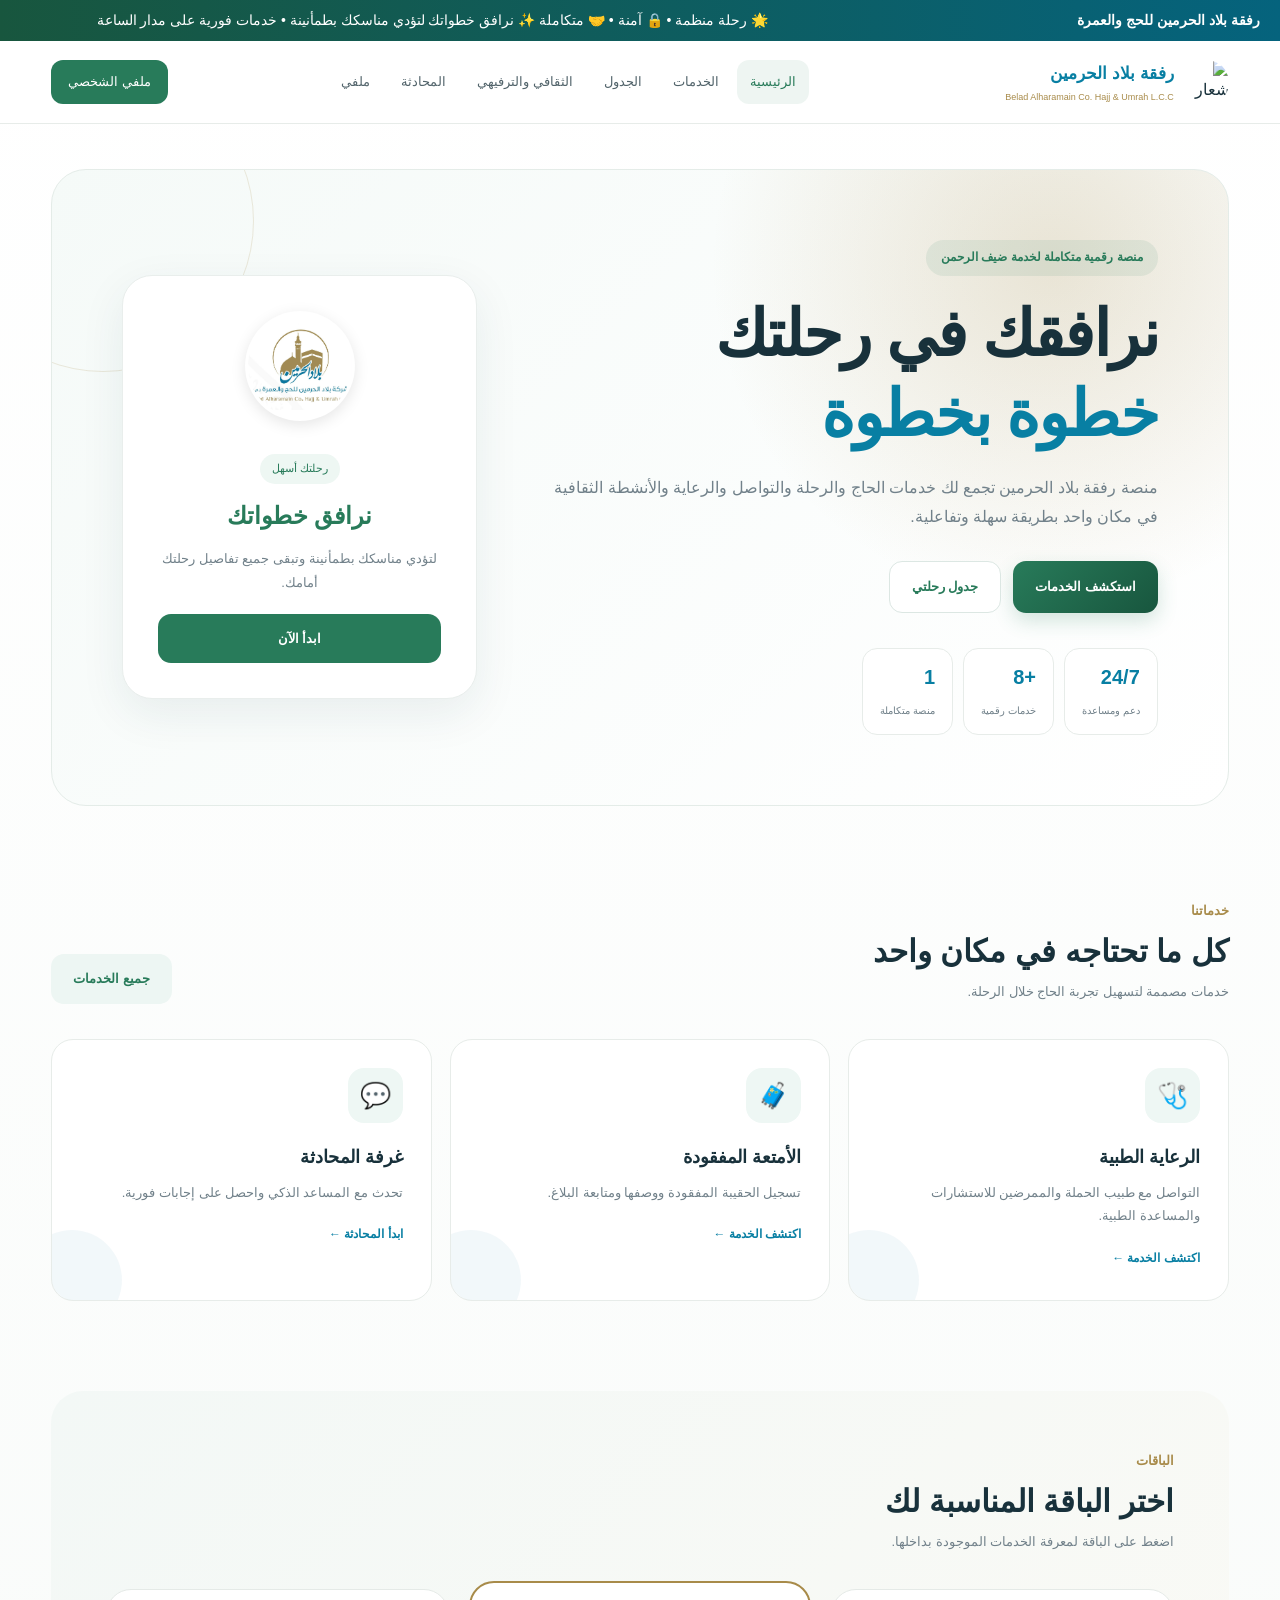
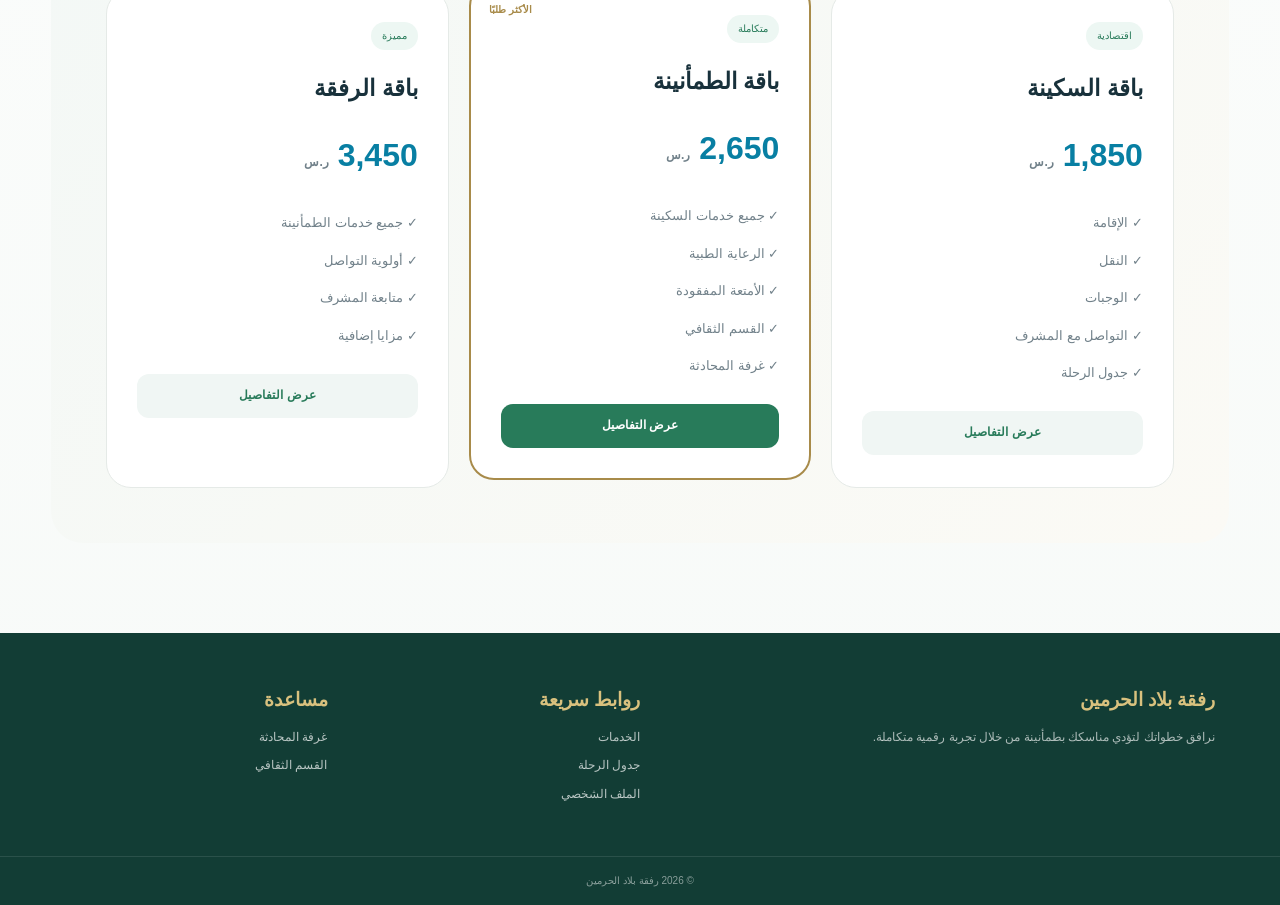
==== commit 828d7bba: "Update index.html" ====
--- a/index.html
+++ b/index.html
@@ -160,7 +160,7 @@
 
     <div class="hero-card">
         <div class="hero-circle">
-            <img src="images/logo.png" alt="رفقة بلاد الحرمين">
+            <img src="logo.png" alt="رفقة بلاد الحرمين">
         </div>
         <span class="small-badge">
             رحلتك أسهل
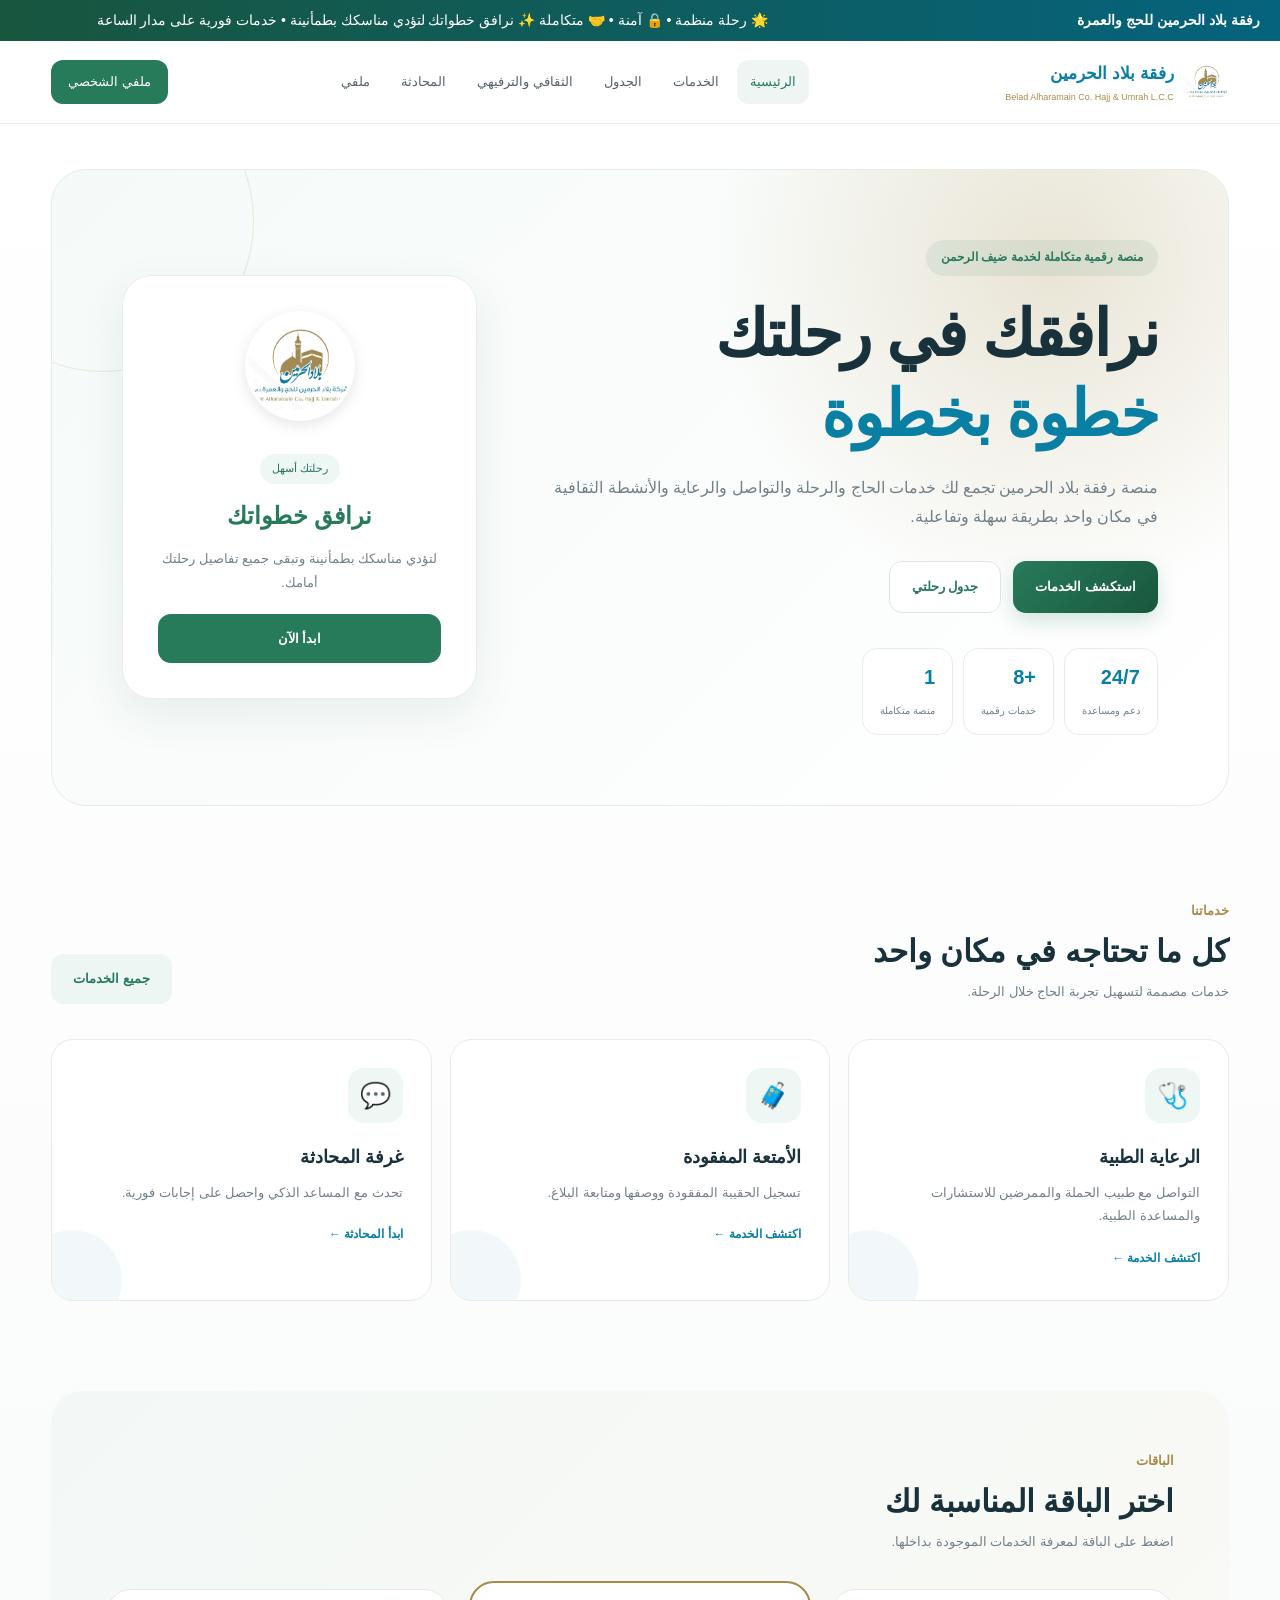
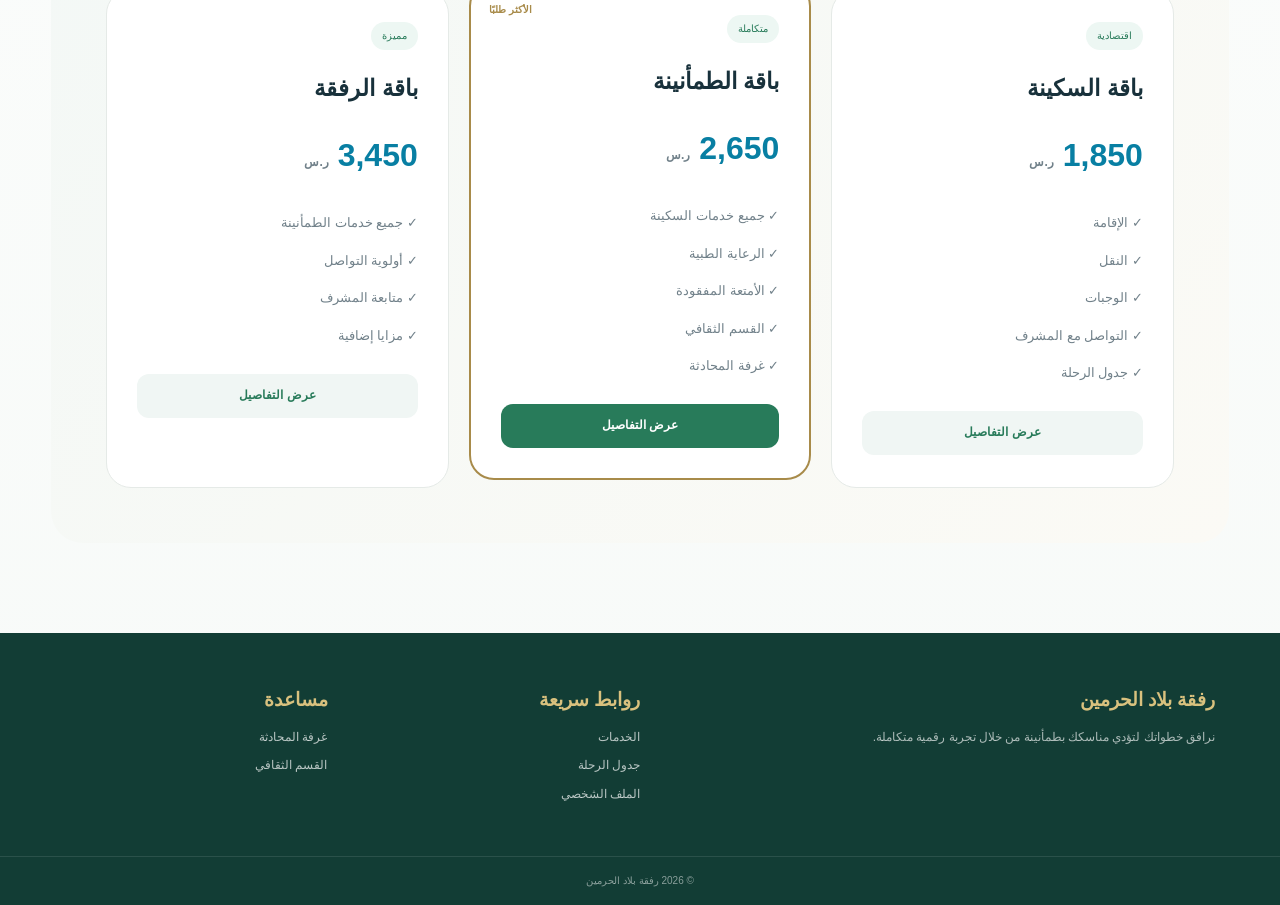
==== commit f268d5ba: "Update index.html" ====
--- a/index.html
+++ b/index.html
@@ -99,7 +99,7 @@
 <header class="navbar">
     <div class="nav-container">
         <a href="index.html" class="logo-area">
-            <img src="images/logo.png" alt="شعار رفقة بلاد الحرمين">
+            <img src="logo.png" alt="شعار رفقة بلاد الحرمين">
             <div>
                 <h3>رفقة بلاد الحرمين</h3>
                 <span>Belad Alharamain Co. Hajj & Umrah L.C.C</span>
